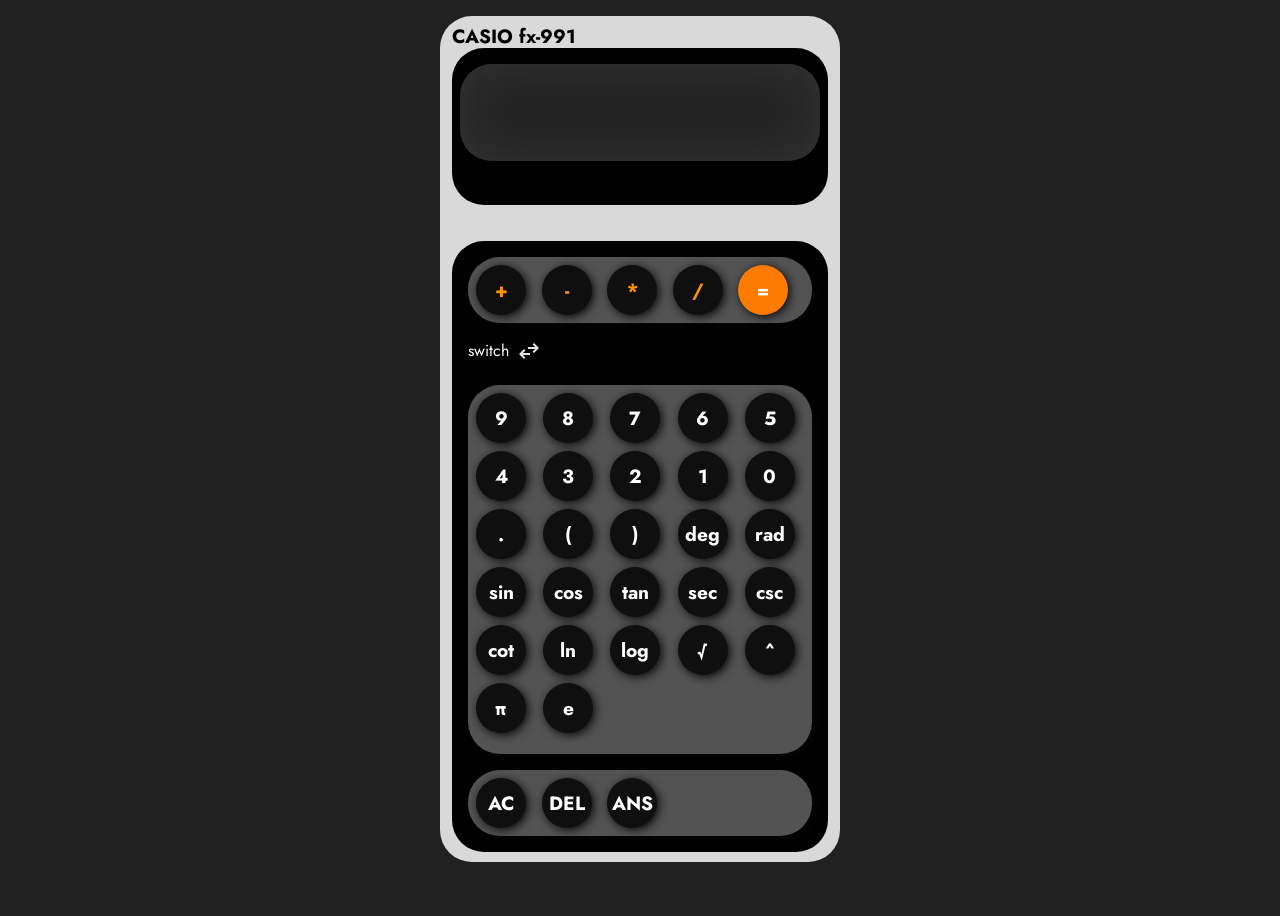
==== index.html @ 829094c3 "feat: add PI functionality" ====
<!doctype html>
<html lang="en">
  <head>
    <meta charset="UTF-8" />
    <meta name="viewport" content="width=device-width, initial-scale=1.0" />
    <link rel="stylesheet" href="./calculator.css" />
    <script type="module" src="calculator.js" defer></script>
    <title>Calculator</title>
  </head>
  <body>
    <div class="container">
      <div class="title">
        <span class="identity">CASIO</span>
        <span class="identity">fx-991</span>
      </div>
      <div class="upper">
        <input type="text" name="expression" id="expression" readonly />
        <span class="results"></span>
      </div>
      <div class="lower">
        <div class="operators">
          <button class="btn operator" data-value="+">+</button>
          <button class="btn operator" data-value="-">-</button>
          <button class="btn operator" data-value="*">*</button>
          <button class="btn operator" data-value="/">/</button>
          <button class="btn function equal-btn" data-value="=">=</button>
        </div>
        <div class="switch-btn-txt">
          <span class="switch">switch</span>
          <span class="switch"><img src="./icons/swap.svg" alt="" /></span>
        </div>
        <div class="numerics">
          <button class="btn numeric" data-value="9">9</button>
          <button class="btn numeric" data-value="8">8</button>
          <button class="btn numeric" data-value="7">7</button>
          <button class="btn numeric" data-value="6">6</button>
          <button class="btn numeric" data-value="5">5</button>
          <button class="btn numeric" data-value="4">4</button>
          <button class="btn numeric" data-value="3">3</button>
          <button class="btn numeric" data-value="2">2</button>
          <button class="btn numeric" data-value="1">1</button>
          <button class="btn numeric" data-value="0">0</button>
          <button class="btn numeric" data-value=".">.</button>
          <button class="btn numeric" data-value="(">(</button>
          <button class="btn numeric" data-value=")">)</button>
          <button
            class="btn numeric"
            data-value="deg"
            onclick="alert('This feature is coming soon!')"
          >
            deg
          </button>
          <button
            class="btn numeric"
            data-value="rad"
            onclick="alert('This feature is coming soon!')"
          >
            rad
          </button>
          <button
            class="btn numeric"
            data-value="sin"
            onclick="alert('This feature is coming soon!')"
          >
            sin
          </button>
          <button
            class="btn numeric"
            data-value="cos"
            onclick="alert('This feature is coming soon!')"
          >
            cos
          </button>
          <button
            class="btn numeric"
            data-value="tan"
            onclick="alert('This feature is coming soon!')"
          >
            tan
          </button>
          <button
            class="btn numeric"
            data-value="sec"
            onclick="alert('This feature is coming soon!')"
          >
            sec
          </button>
          <button
            class="btn numeric"
            data-value="csc"
            onclick="alert('This feature is coming soon!')"
          >
            csc
          </button>
          <button
            class="btn numeric"
            data-value="cot"
            onclick="alert('This feature is coming soon!')"
          >
            cot
          </button>
          <button
            class="btn numeric"
            data-value="ln"
            onclick="alert('This feature is coming soon!')"
          >
            ln
          </button>
          <button
            class="btn numeric"
            data-value="log"
            onclick="alert('This feature is coming soon!')"
          >
            log
          </button>
          <button
            class="btn numeric"
            data-value="sqrt"
            onclick="alert('This feature is coming soon!')"
          >
            √
          </button>
          <button
            class="btn numeric"
            data-value="^"
            onclick="alert('This feature is coming soon!')"
          >
            ^
          </button>
          <button
            class="btn numeric pi"
            data-value="pi"
          >
            π
          </button>
          <button
            class="btn numeric"
            data-value="e"
            onclick="alert('This feature is coming soon!')"
          >
            e
          </button>
        </div>
        <div class="functions">
          <button class="btn clear-function" data-value="c">AC</button>
          <button
            class="btn delete-function"
            data-value="D"
          >
            DEL
          </button>
          <button class="btn answer-function" data-value="a">ANS</button>
        </div>
      </div>
    </div>
  </body>
</html>
---- calculator.css ----
@import url("https://fonts.googleapis.com/css2?family=Jost:ital,wght@0,100..900;1,100..900&family=Poppins:ital,wght@0,100;0,200;0,300;0,400;0,500;0,600;0,700;0,800;0,900;1,100;1,200;1,300;1,400;1,500;1,600;1,700;1,800;1,900&display=swap");

:root {
  --theme-primary: #ff7b00;
  --theme-color: #fff;
  --theme-black: #000;
  --theme-container-background-color: #e3e3e3;
}

* {
  margin: 0;
  padding: 0;
  box-sizing: border-box;
  font-family: jost, sans-serif;
}

body {
  width: 100vw;
  height: 100vh;
  background-color: #212121;
}

.container {
  position: relative;
  display: flex;
  flex-direction: column;
  align-items: center;
  justify-content: center;
  gap: 1rem;
  width: 400px;
  background-color: #dad9d9;
  margin: 1rem auto;
  height: 94vh;
  border-radius: 2rem;
}

.title {
  position: absolute;
  top: 0.4rem;
  font-size: 1.2rem;
  font-weight: bold;
  width: 94%;
}

.upper {
  margin: 2rem auto 10px;
  padding: 0.5rem;
  position: relative;
  width: 94%;
  height: 20%;
  border-radius: inherit;
  background-color: var(--theme-black);
  color: var(--theme-color);
}

#expression {
  padding: 0.5rem 1rem 15%;
  width: 100%;
  background-color: #232323;
  color: var(--theme-color);
  box-shadow: inset 0px 0px 50px 0px #363636;
  font-size: 1.5rem;
  border-radius: inherit;
  outline: none;
  border: none;
  margin: 0.5rem auto;
}

.results {
  position: absolute;
  bottom: 1rem;
  right: 1rem;
}

.switch-btn-txt {
  color: var(--theme-color);
  display: inline-flex;
  gap: 0.5rem;
  cursor: pointer;
}

.lower {
  display: flex;
  flex-direction: column;
  gap: 1rem;
  margin: 10px auto;
  padding: 1rem;
  width: 94%;
  height: 78%;
  border-radius: inherit;
  background-color: var(--theme-black);
}

.btn {
  display: flex;
  align-items: center;
  justify-content: center;
  background-color: #0f0f0f;
  box-shadow: 2px 2px 10px 0px #080808;
  color: var(--theme-color);
  width: 50px;
  height: 50px;
  font-size: 1.2rem;
  font-weight: bold;
  border: none;
  cursor: pointer;
  border-radius: 50%;
}

.equal-btn {
  background-color: var(--theme-primary);
}

.btn:hover {
  background-color: #302f2f;
}

.btn:active {
  background-color: #141010;
}

.operators {
  flex-basis: 10%;
  display: grid;
  box-shadow: 2px 2px 10px 0px #080808;
  background-color: #535353;
  grid-template-columns: repeat(5, 1fr);
  padding: 0.5rem;
  border-radius: inherit;
}

.operator {
  color: #ff9102;
}

.numerics {
  flex-basis: 78%;
  display: grid;
  background-color: #535353;
  padding: 0.5rem;
  border-radius: inherit;
  justify-content: start;
  align-content: start;
  gap: 0.5rem;
  box-shadow: 2px 2px 10px 0px #080808;
  grid-template-columns: repeat(5, 1fr);
}

.functions {
  flex-basis: 10%;
  display: grid;
  box-shadow: 2px 2px 10px 0px #080808;
  grid-template-columns: repeat(5, 1fr);
  padding: 0.5rem;
  border-radius: inherit;
  background-color: #535353;
}
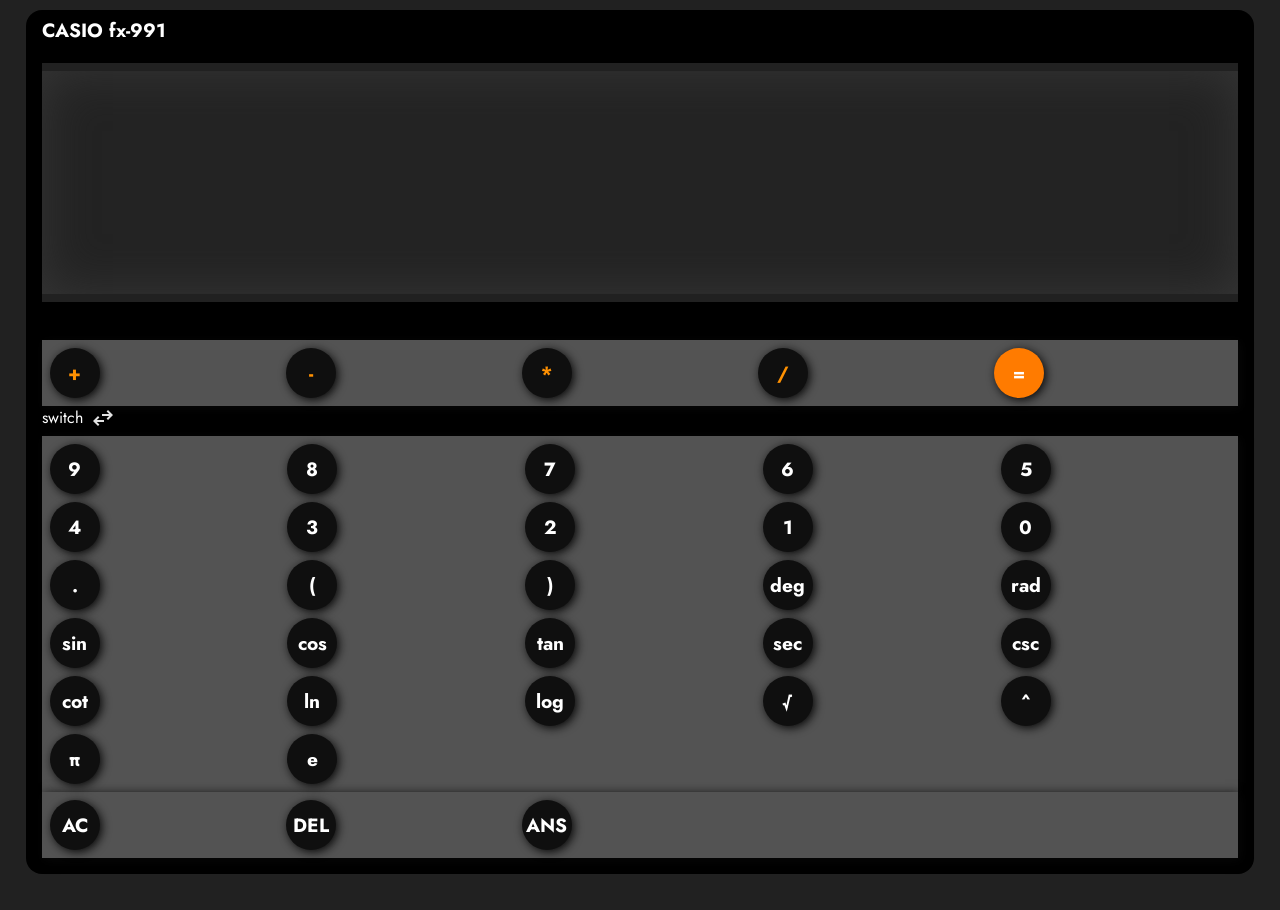
==== commit 494d10fd: "style: restructure UI" ====
--- a/index.html
+++ b/index.html
@@ -9,12 +9,12 @@
   </head>
   <body>
     <div class="container">
-      <div class="title">
+      <div class="calc-brand">
         <span class="identity">CASIO</span>
         <span class="identity">fx-991</span>
       </div>
-      <div class="upper">
-        <input type="text" name="expression" id="expression" readonly />
+      <div class="calc-upper">
+        <input type="text" name="input-expression" id="input-expression" readonly />
         <span class="results"></span>
       </div>
       <div class="lower">
@@ -46,7 +46,7 @@
           <button
             class="btn numeric"
             data-value="deg"
-            onclick="alert('This feature is coming soon!')"
+            
           >
             deg
           </button>
@@ -127,12 +127,7 @@
           >
             ^
           </button>
-          <button
-            class="btn numeric pi"
-            data-value="pi"
-          >
-            π
-          </button>
+          <button class="btn numeric pi" data-value="pi">π</button>
           <button
             class="btn numeric"
             data-value="e"
@@ -143,12 +138,7 @@
         </div>
         <div class="functions">
           <button class="btn clear-function" data-value="c">AC</button>
-          <button
-            class="btn delete-function"
-            data-value="D"
-          >
-            DEL
-          </button>
+          <button class="btn delete-function" data-value="D">DEL</button>
           <button class="btn answer-function" data-value="a">ANS</button>
         </div>
       </div>
--- a/calculator.css
+++ b/calculator.css
@@ -3,7 +3,7 @@
 :root {
   --theme-primary: #ff7b00;
   --theme-color: #fff;
-  --theme-black: #000;
+  --theme-black: #212121;
   --theme-container-background-color: #e3e3e3;
 }
 
@@ -17,43 +17,47 @@
 body {
   width: 100vw;
   height: 100vh;
-  background-color: #212121;
+  background-color: rgb(33, 33, 33);
+  overflow: hidden;
 }
 
+/* desktop view */
 .container {
+  margin: 0.6rem auto;
+  background-color: #000;
+  width: 96%;
+  height: 96%;
+  border-radius: 1rem;
   position: relative;
   display: flex;
   flex-direction: column;
-  align-items: center;
-  justify-content: center;
-  gap: 1rem;
-  width: 400px;
-  background-color: #dad9d9;
-  margin: 1rem auto;
-  height: 94vh;
-  border-radius: 2rem;
+  padding: 1rem;
+  /* align-items: center; */
+  /* justify-content: center; */
+  /* gap: 1rem; */
 }
 
-.title {
+.calc-brand {
   position: absolute;
   top: 0.4rem;
+  color: #fff;
   font-size: 1.2rem;
   font-weight: bold;
   width: 94%;
 }
 
-.upper {
-  margin: 2rem auto 10px;
-  padding: 0.5rem;
-  position: relative;
-  width: 94%;
-  height: 20%;
-  border-radius: inherit;
+.calc-upper {
+  width: 100%;
+  margin: auto;
   background-color: var(--theme-black);
-  color: var(--theme-color);
+  /* padding: 0.5rem; */
+  /* position: relative; */
+  /* height: 20%; */
+  /* border-radius: inherit; */
+  /* color: var(--theme-color); */
 }
 
-#expression {
+#input-expression {
   padding: 0.5rem 1rem 15%;
   width: 100%;
   background-color: #232323;
@@ -79,7 +83,7 @@
   cursor: pointer;
 }
 
-.lower {
+.calc-lower {
   display: flex;
   flex-direction: column;
   gap: 1rem;
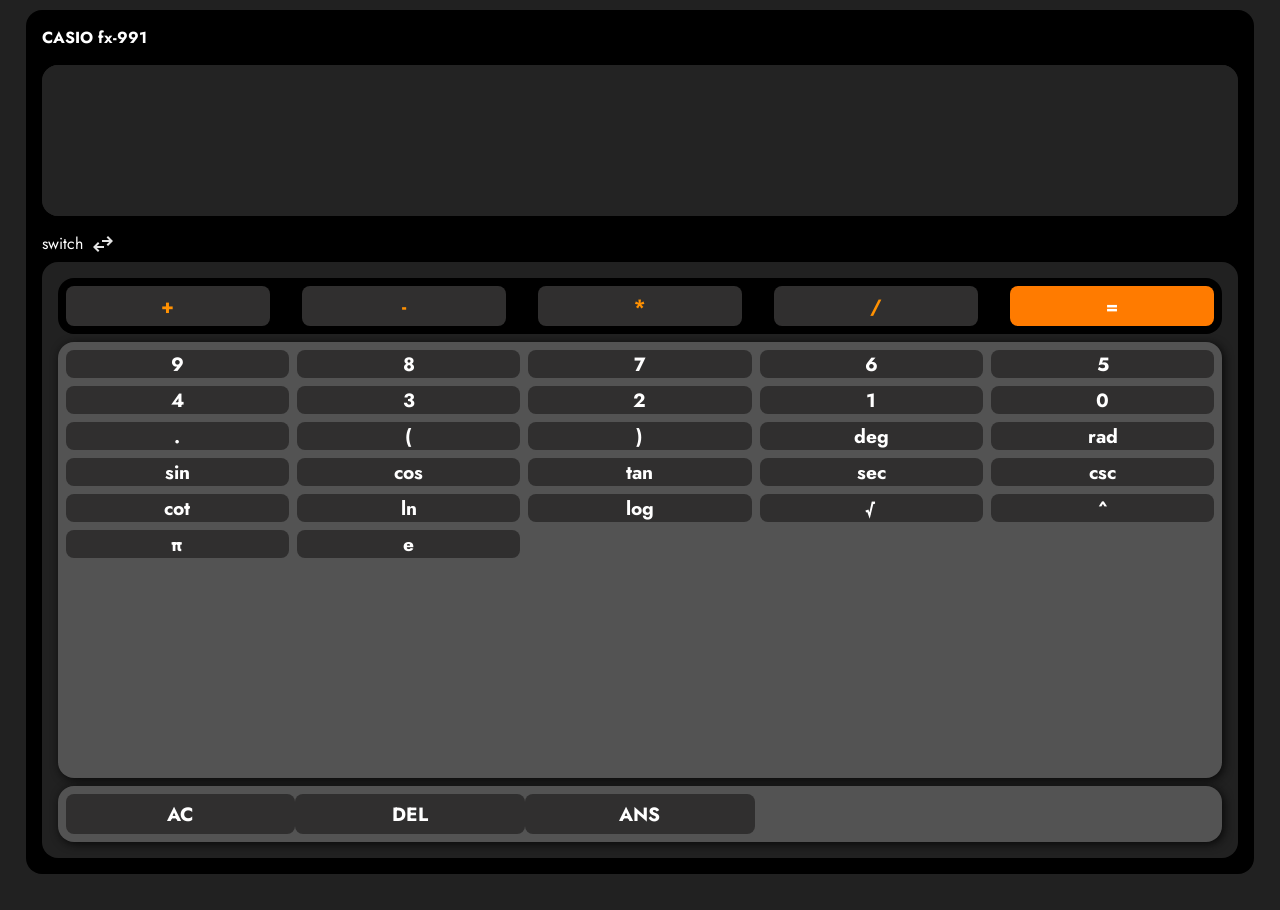
==== commit 06940ef1: "style: restructure UI" ====
--- a/index.html
+++ b/index.html
@@ -14,20 +14,25 @@
         <span class="identity">fx-991</span>
       </div>
       <div class="calc-upper">
-        <input type="text" name="input-expression" id="input-expression" readonly />
+        <input
+          type="text"
+          name="input-expression"
+          id="input-expression"
+          readonly
+        />
         <span class="results"></span>
       </div>
-      <div class="lower">
+      <div class="switch-btn">
+        <span class="switch">switch</span>
+        <span class="switch"><img src="./icons/swap.svg" alt="" /></span>
+      </div>
+      <div class="calc-lower">
         <div class="operators">
           <button class="btn operator" data-value="+">+</button>
           <button class="btn operator" data-value="-">-</button>
           <button class="btn operator" data-value="*">*</button>
           <button class="btn operator" data-value="/">/</button>
           <button class="btn function equal-btn" data-value="=">=</button>
-        </div>
-        <div class="switch-btn-txt">
-          <span class="switch">switch</span>
-          <span class="switch"><img src="./icons/swap.svg" alt="" /></span>
         </div>
         <div class="numerics">
           <button class="btn numeric" data-value="9">9</button>
@@ -43,13 +48,7 @@
           <button class="btn numeric" data-value=".">.</button>
           <button class="btn numeric" data-value="(">(</button>
           <button class="btn numeric" data-value=")">)</button>
-          <button
-            class="btn numeric"
-            data-value="deg"
-            
-          >
-            deg
-          </button>
+          <button class="btn numeric" data-value="deg">deg</button>
           <button
             class="btn numeric"
             data-value="rad"
--- a/calculator.css
+++ b/calculator.css
@@ -32,42 +32,33 @@
   display: flex;
   flex-direction: column;
   padding: 1rem;
-  /* align-items: center; */
-  /* justify-content: center; */
-  /* gap: 1rem; */
 }
 
 .calc-brand {
-  position: absolute;
-  top: 0.4rem;
-  color: #fff;
-  font-size: 1.2rem;
+  color: var(--theme-color);
   font-weight: bold;
-  width: 94%;
 }
 
 .calc-upper {
   width: 100%;
-  margin: auto;
+  margin: 1rem auto;
   background-color: var(--theme-black);
-  /* padding: 0.5rem; */
-  /* position: relative; */
-  /* height: 20%; */
-  /* border-radius: inherit; */
-  /* color: var(--theme-color); */
+  border-radius: inherit;
+  height: 20%;
+  position: relative;
+  color: var(--theme-color);
 }
 
 #input-expression {
-  padding: 0.5rem 1rem 15%;
+  padding: 0.5rem 1rem;
   width: 100%;
+  outline: none;
   background-color: #232323;
   color: var(--theme-color);
-  box-shadow: inset 0px 0px 50px 0px #363636;
+  border: none;
+  height: 100%;
   font-size: 1.5rem;
   border-radius: inherit;
-  outline: none;
-  border: none;
-  margin: 0.5rem auto;
 }
 
 .results {
@@ -76,7 +67,7 @@
   right: 1rem;
 }
 
-.switch-btn-txt {
+.switch-btn {
   color: var(--theme-color);
   display: inline-flex;
   gap: 0.5rem;
@@ -86,29 +77,37 @@
 .calc-lower {
   display: flex;
   flex-direction: column;
-  gap: 1rem;
-  margin: 10px auto;
+  gap: 0.5rem;
+  overflow: hidden;
   padding: 1rem;
-  width: 94%;
+  width: 100%;
   height: 78%;
   border-radius: inherit;
   background-color: var(--theme-black);
+}
+
+.operators {
+  display: grid;
+  background-color: #000;
+  padding: 0.5rem;
+  border-radius: inherit;
+  grid-template-columns: repeat(5, 1fr);
+  gap: 2rem;
+  flex-basis: 10%;
 }
 
 .btn {
   display: flex;
   align-items: center;
   justify-content: center;
-  background-color: #0f0f0f;
-  box-shadow: 2px 2px 10px 0px #080808;
+  background-color: #302f2f;
   color: var(--theme-color);
-  width: 50px;
-  height: 50px;
+  border-radius: 0.5rem;
   font-size: 1.2rem;
   font-weight: bold;
   border: none;
   cursor: pointer;
-  border-radius: 50%;
+  height: auto;
 }
 
 .equal-btn {
@@ -116,21 +115,11 @@
 }
 
 .btn:hover {
-  background-color: #302f2f;
+  background-color: hsl(0, 0%, 33%);
 }
 
 .btn:active {
-  background-color: #141010;
-}
-
-.operators {
-  flex-basis: 10%;
-  display: grid;
-  box-shadow: 2px 2px 10px 0px #080808;
-  background-color: #535353;
-  grid-template-columns: repeat(5, 1fr);
-  padding: 0.5rem;
-  border-radius: inherit;
+  background-color: hsl(0, 11%, 7%);
 }
 
 .operator {
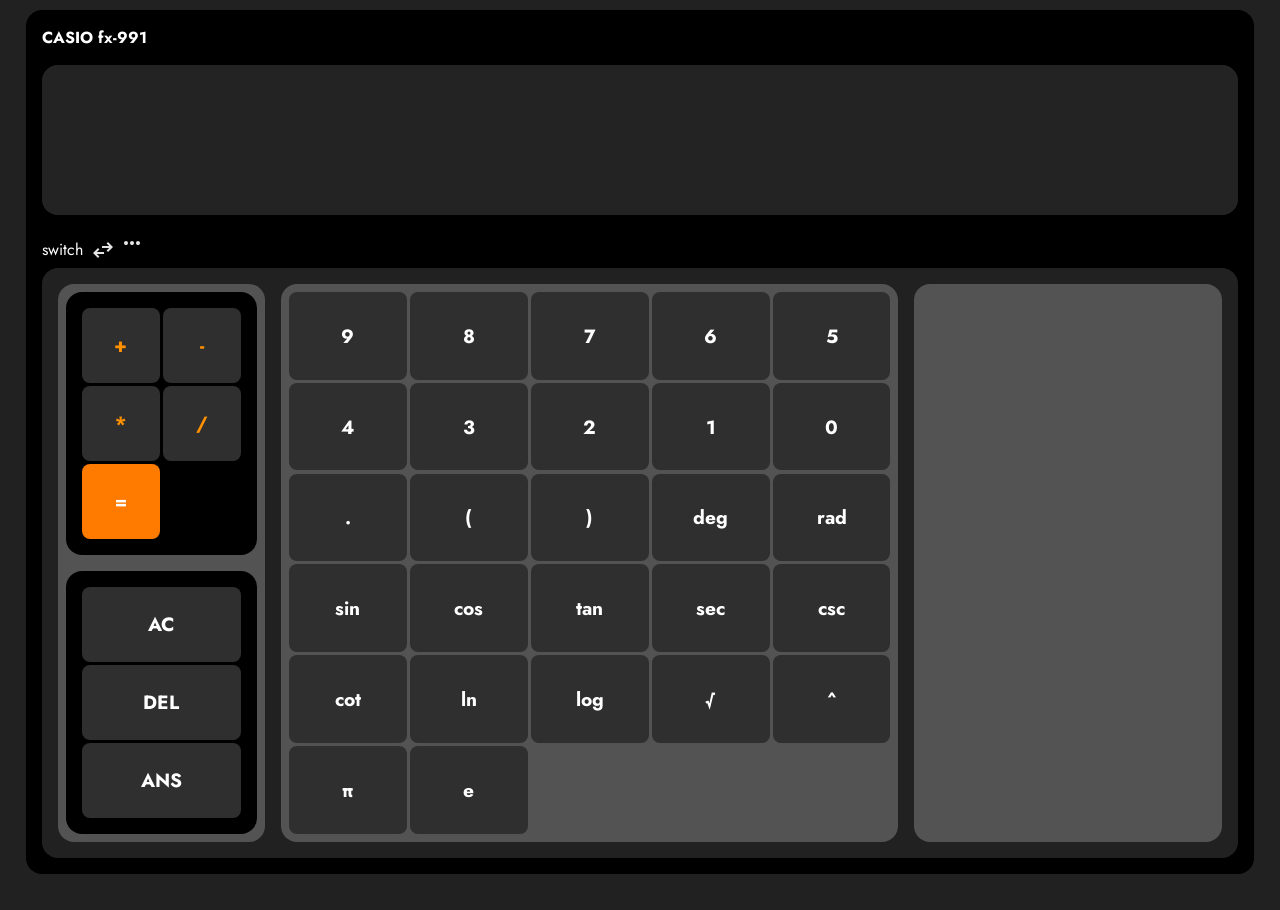
==== commit 49b18f65: "style: restructure UI" ====
--- a/index.html
+++ b/index.html
@@ -22,17 +22,27 @@
         />
         <span class="results"></span>
       </div>
-      <div class="switch-btn">
-        <span class="switch">switch</span>
-        <span class="switch"><img src="./icons/swap.svg" alt="" /></span>
+      <div class="icons">
+        <div class="switch-btn">
+          <span class="switch">switch</span>
+          <span class="switch"><img src="./icons/swap.svg" alt="switch-button" /></span>
+        </div>
+        <span class="chat-overlay"><img src="./icons/more_horiz.svg">
       </div>
       <div class="calc-lower">
-        <div class="operators">
-          <button class="btn operator" data-value="+">+</button>
-          <button class="btn operator" data-value="-">-</button>
-          <button class="btn operator" data-value="*">*</button>
-          <button class="btn operator" data-value="/">/</button>
-          <button class="btn function equal-btn" data-value="=">=</button>
+        <div class="functions">
+          <div class="operators">
+            <button class="btn operator" data-value="+">+</button>
+            <button class="btn operator" data-value="-">-</button>
+            <button class="btn operator" data-value="*">*</button>
+            <button class="btn operator" data-value="/">/</button>
+            <button class="btn function equal-btn" data-value="=">=</button>
+          </div>
+          <div class="special-operations">
+            <button class="btn clear-function" data-value="c">AC</button>
+            <button class="btn delete-function" data-value="D">DEL</button>
+            <button class="btn answer-function" data-value="a">ANS</button>
+          </div>
         </div>
         <div class="numerics">
           <button class="btn numeric" data-value="9">9</button>
@@ -135,11 +145,7 @@
             e
           </button>
         </div>
-        <div class="functions">
-          <button class="btn clear-function" data-value="c">AC</button>
-          <button class="btn delete-function" data-value="D">DEL</button>
-          <button class="btn answer-function" data-value="a">ANS</button>
-        </div>
+        <div class="chat-box"></div>
       </div>
     </div>
   </body>
--- a/calculator.css
+++ b/calculator.css
@@ -74,10 +74,15 @@
   cursor: pointer;
 }
 
+.open-overlay {
+  float: right;
+  cursor: pointer;
+}
+
 .calc-lower {
   display: flex;
-  flex-direction: column;
-  gap: 0.5rem;
+  flex-direction: row;
+  gap: 1rem;
   overflow: hidden;
   padding: 1rem;
   width: 100%;
@@ -86,14 +91,50 @@
   background-color: var(--theme-black);
 }
 
+.functions {
+  display: inherit;
+  flex-direction: column;
+  border-radius: inherit;
+  background-color: #535353;
+  flex-basis: 20%;
+  padding: 0.5rem;
+  gap: 1rem;
+}
+
 .operators {
   display: grid;
+  flex-basis: 50%;
+  grid-template-columns: repeat(2, 1fr);
   background-color: #000;
+  padding: 1rem;
+  gap: 0.2rem;
+  border-radius: inherit;
+}
+
+.special-operations {
+  flex-basis: 50%;
+  display: grid;
+  gap: 0.2rem;
+  grid-template-columns: repeat(1, 1fr);
+  background-color: #000;
+  padding: 1rem;
+  border-radius: inherit;
+}
+
+.numerics {
+  flex-basis: 60%;
+  display: grid;
+  background-color: #535353;
   padding: 0.5rem;
   border-radius: inherit;
+  gap: 0.2rem;
   grid-template-columns: repeat(5, 1fr);
-  gap: 2rem;
-  flex-basis: 10%;
+}
+
+.chat-box {
+  flex-basis: 30%;
+  background-color: #535353;
+  border-radius: inherit;
 }
 
 .btn {
@@ -110,41 +151,41 @@
   height: auto;
 }
 
-.equal-btn {
-  background-color: var(--theme-primary);
-}
-
 .btn:hover {
-  background-color: hsl(0, 0%, 33%);
+  background-color: hsl(0, 0%, 27%);
 }
 
 .btn:active {
-  background-color: hsl(0, 11%, 7%);
+  background-color: hsl(0, 0%, 49%);
+}
+
+.equal-btn {
+  background-color: var(--theme-primary);
 }
 
 .operator {
   color: #ff9102;
 }
 
-.numerics {
-  flex-basis: 78%;
-  display: grid;
-  background-color: #535353;
-  padding: 0.5rem;
-  border-radius: inherit;
-  justify-content: start;
-  align-content: start;
-  gap: 0.5rem;
-  box-shadow: 2px 2px 10px 0px #080808;
-  grid-template-columns: repeat(5, 1fr);
+@media screen and (max-width: 768px) {
+  .calc-lower {
+    flex-direction: column;
+  }
+
+  .functions {
+    flex-direction: row;
+    gap: 0.5rem;
+  }
+  .special-operations,
+  .operators {
+    grid-template-columns: repeat(2, 1fr);
+    padding: 0.5rem;
+  }
+
+  .numerics {
+    flex-basis: 80%;
+  }
+  .chat-box {
+    display: none;
+  }
 }
-
-.functions {
-  flex-basis: 10%;
-  display: grid;
-  box-shadow: 2px 2px 10px 0px #080808;
-  grid-template-columns: repeat(5, 1fr);
-  padding: 0.5rem;
-  border-radius: inherit;
-  background-color: #535353;
-}
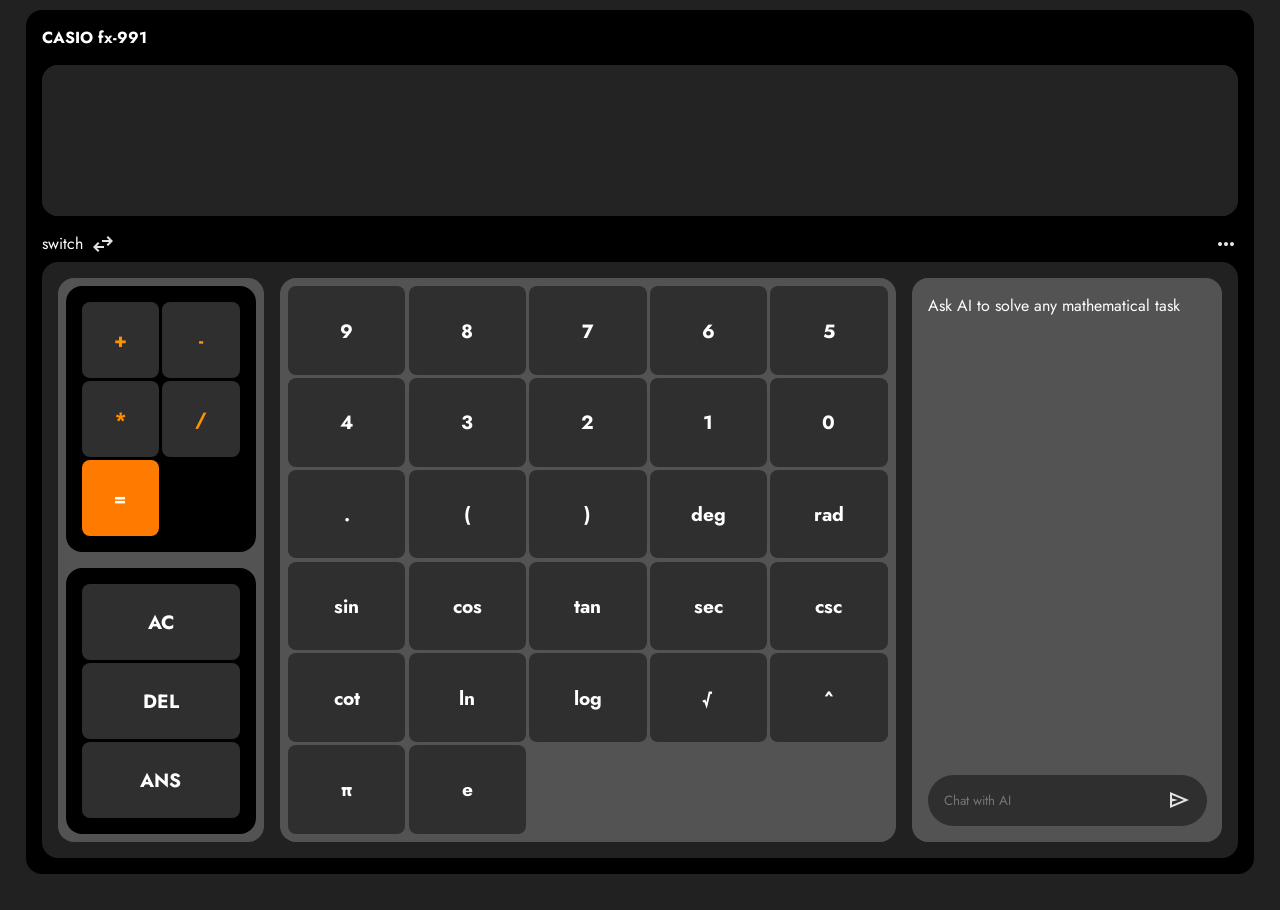
==== commit db11a513: "style: restructure UI" ====
--- a/index.html
+++ b/index.html
@@ -23,11 +23,13 @@
         <span class="results"></span>
       </div>
       <div class="icons">
-        <div class="switch-btn">
-          <span class="switch">switch</span>
-          <span class="switch"><img src="./icons/swap.svg" alt="switch-button" /></span>
-        </div>
-        <span class="chat-overlay"><img src="./icons/more_horiz.svg">
+        <span class="switch-btn">
+          <span class="switch-text">switch</span>
+          <span class="switch-icon"
+            ><img src="./icons/swap.svg" alt="switch-button"
+          /></span>
+        </span>
+        <span class="chat-overlay"><img src="./icons/more_horiz.svg" /> </span>
       </div>
       <div class="calc-lower">
         <div class="functions">
@@ -145,7 +147,14 @@
             e
           </button>
         </div>
-        <div class="chat-box"></div>
+        <div class="chat-box">
+          <p>Ask AI to solve any mathematical task</p>
+
+          <div class="input-submit">
+            <input type="text" placeholder="Chat with AI" name="text" />
+            <button type="submit" class="btn-submit"><img src="./icons/send.svg" alt=""></button>
+          </div>
+        </div>
       </div>
     </div>
   </body>
--- a/calculator.css
+++ b/calculator.css
@@ -67,16 +67,17 @@
   right: 1rem;
 }
 
+.icons {
+  color: var(--theme-color);
+  display: flex;
+  justify-content: space-between;
+  align-items: start;
+  cursor: pointer;
+}
+
 .switch-btn {
-  color: var(--theme-color);
   display: inline-flex;
   gap: 0.5rem;
-  cursor: pointer;
-}
-
-.open-overlay {
-  float: right;
-  cursor: pointer;
 }
 
 .calc-lower {
@@ -132,9 +133,12 @@
 }
 
 .chat-box {
+  position: relative;
+  padding: 1rem;
   flex-basis: 30%;
   background-color: #535353;
   border-radius: inherit;
+  color: var(--theme-color);
 }
 
 .btn {
@@ -151,6 +155,38 @@
   height: auto;
 }
 
+.input-submit input[type="text"], .btn-submit {
+  border: none;
+  outline: none;
+  padding: 1rem;
+  border-radius: 2.5rem;
+}
+
+.input-submit {
+  position: absolute;
+  bottom: 1rem;
+  width: 90%;
+}
+
+.input-submit input[type="text"] {
+  position: relative;
+  width: 100%;
+  color: #fff;
+  background-color: #302f2f;
+}
+
+.btn-submit {
+  position: absolute;
+  right: 0;
+  top: 0;
+  bottom: 0;
+  cursor: pointer;
+  display: flex;
+  align-items: center;
+  justify-content: center;
+  background-color: transparent;
+}
+
 .btn:hover {
   background-color: hsl(0, 0%, 27%);
 }
@@ -168,6 +204,9 @@
 }
 
 @media screen and (max-width: 768px) {
+  .container {
+    margin: 0.6rem auto .02rem;
+  }
   .calc-lower {
     flex-direction: column;
   }
@@ -186,6 +225,6 @@
     flex-basis: 80%;
   }
   .chat-box {
-    display: none;
-  }
-}
+    /* display: none; */
+  }
+}
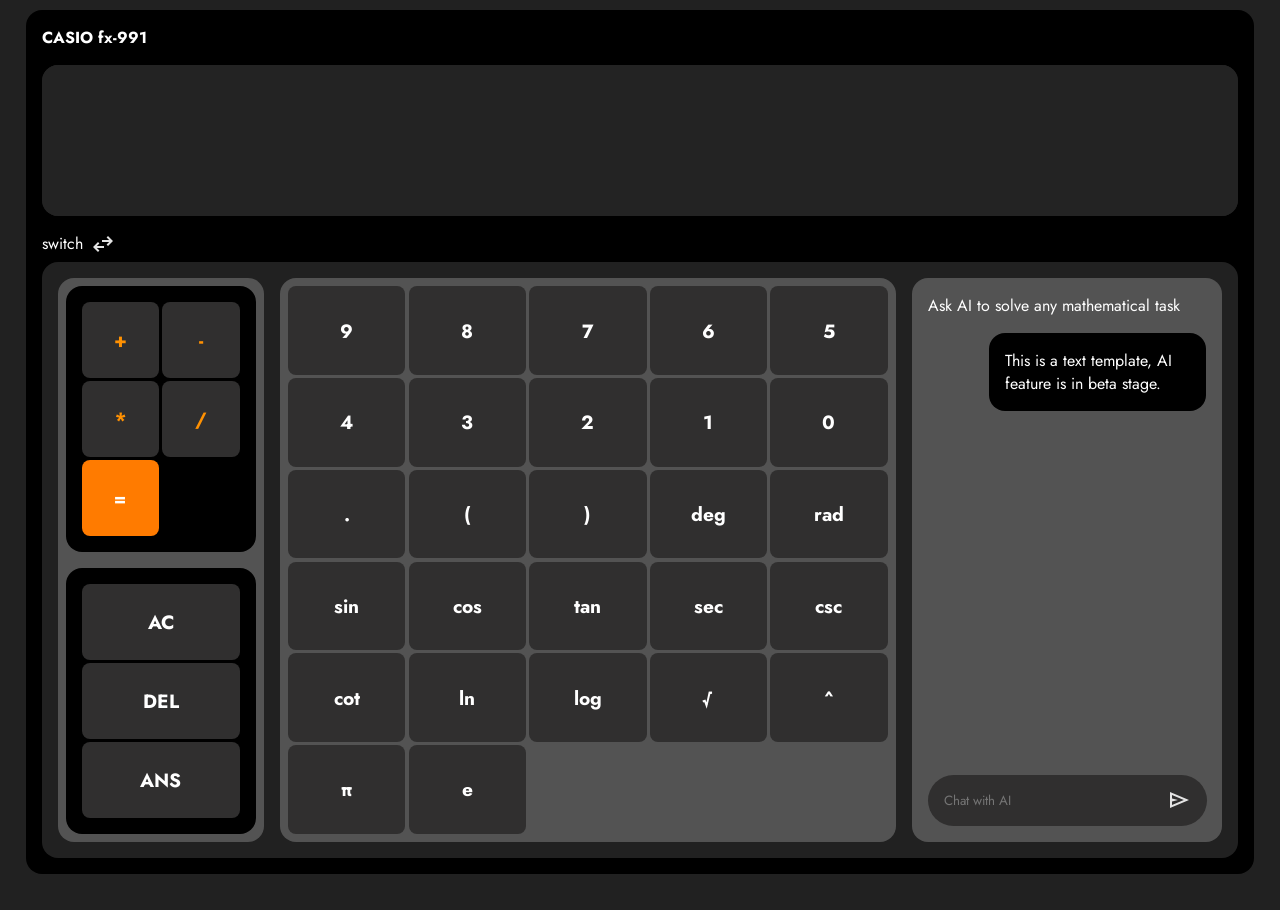
==== commit d2fad122: "feat: implement new features" ====
--- a/index.html
+++ b/index.html
@@ -64,77 +64,66 @@
           <button
             class="btn numeric"
             data-value="rad"
-            onclick="alert('This feature is coming soon!')"
           >
             rad
           </button>
           <button
             class="btn numeric"
             data-value="sin"
-            onclick="alert('This feature is coming soon!')"
           >
             sin
           </button>
           <button
             class="btn numeric"
             data-value="cos"
-            onclick="alert('This feature is coming soon!')"
           >
             cos
           </button>
           <button
             class="btn numeric"
             data-value="tan"
-            onclick="alert('This feature is coming soon!')"
           >
             tan
           </button>
           <button
             class="btn numeric"
             data-value="sec"
-            onclick="alert('This feature is coming soon!')"
           >
             sec
           </button>
           <button
             class="btn numeric"
             data-value="csc"
-            onclick="alert('This feature is coming soon!')"
           >
             csc
           </button>
           <button
             class="btn numeric"
             data-value="cot"
-            onclick="alert('This feature is coming soon!')"
           >
             cot
           </button>
           <button
             class="btn numeric"
             data-value="ln"
-            onclick="alert('This feature is coming soon!')"
           >
             ln
           </button>
           <button
             class="btn numeric"
             data-value="log"
-            onclick="alert('This feature is coming soon!')"
           >
             log
           </button>
           <button
             class="btn numeric"
             data-value="sqrt"
-            onclick="alert('This feature is coming soon!')"
           >
             √
           </button>
           <button
             class="btn numeric"
             data-value="^"
-            onclick="alert('This feature is coming soon!')"
           >
             ^
           </button>
@@ -142,17 +131,22 @@
           <button
             class="btn numeric"
             data-value="e"
-            onclick="alert('This feature is coming soon!')"
           >
             e
           </button>
         </div>
         <div class="chat-box">
           <p>Ask AI to solve any mathematical task</p>
-
+          <div class="chat-message">
+            <p id="para">
+              This is a text template, AI feature is in beta stage.
+            </p>
+          </div>
           <div class="input-submit">
-            <input type="text" placeholder="Chat with AI" name="text" />
-            <button type="submit" class="btn-submit"><img src="./icons/send.svg" alt=""></button>
+            <input type="text" placeholder="Chat with AI" name="aichat" id="aichat" />
+            <button type="submit" class="btn-submit">
+              <img src="./icons/send.svg" alt="" />
+            </button>
           </div>
         </div>
       </div>
--- a/calculator.css
+++ b/calculator.css
@@ -80,7 +80,12 @@
   gap: 0.5rem;
 }
 
+.chat-overlay {
+  display: none;
+}
+
 .calc-lower {
+  position: relative;
   display: flex;
   flex-direction: row;
   gap: 1rem;
@@ -136,9 +141,20 @@
   position: relative;
   padding: 1rem;
   flex-basis: 30%;
+  width: 100%;
   background-color: #535353;
   border-radius: inherit;
   color: var(--theme-color);
+}
+
+.chat-message {
+  position: absolute;
+  right: 0;
+  padding: 1rem;
+  margin: 1rem;
+  border-radius: inherit;
+  background-color: #000;
+  width: 70%;
 }
 
 .btn {
@@ -155,7 +171,8 @@
   height: auto;
 }
 
-.input-submit input[type="text"], .btn-submit {
+.input-submit input[type="text"],
+.btn-submit {
   border: none;
   outline: none;
   padding: 1rem;
@@ -205,7 +222,7 @@
 
 @media screen and (max-width: 768px) {
   .container {
-    margin: 0.6rem auto .02rem;
+    margin: 0.6rem auto 0.02rem;
   }
   .calc-lower {
     flex-direction: column;
@@ -224,7 +241,21 @@
   .numerics {
     flex-basis: 80%;
   }
+  .chat-overlay {
+    display: block;
+  }
   .chat-box {
-    /* display: none; */
-  }
-}
+    position: absolute;
+    top: 0%;
+    left: 0;
+    display: none;
+    margin: 0 auto;
+    height: 100%;
+  }
+
+  .chat-message p {
+    max-width: 100%;
+    overflow-wrap: anywhere;
+    word-break: break-word;
+  }
+}
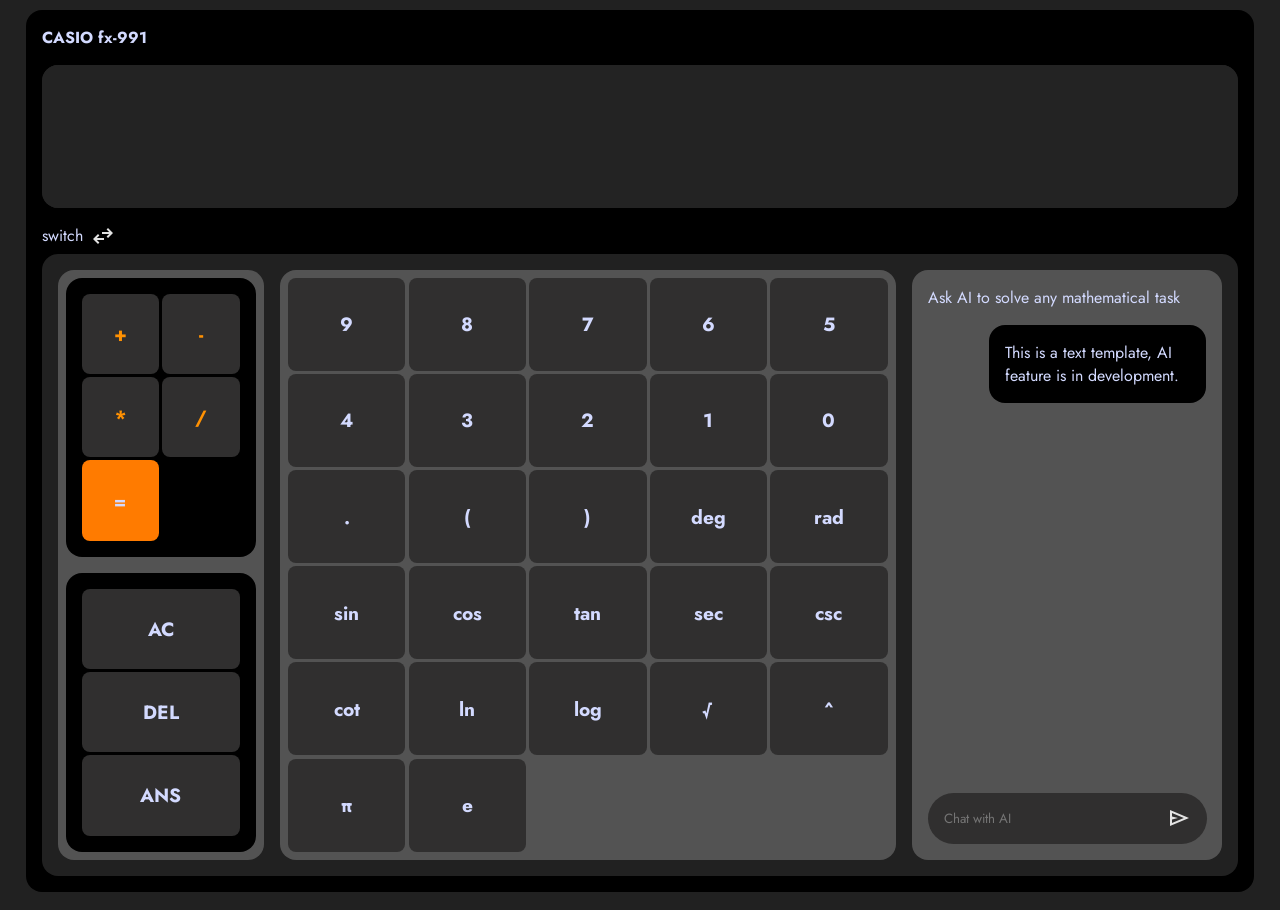
==== commit 91670796: "style: add bottom margin to enhance responsiveness" ====
--- a/index.html
+++ b/index.html
@@ -29,7 +29,7 @@
             ><img src="./icons/swap.svg" alt="switch-button"
           /></span>
         </span>
-        <span class="chat-overlay"><img src="./icons/more_horiz.svg" /> </span>
+        <span class="chat-overlay"><img src="./icons/more_horiz.svg" /></span>
       </div>
       <div class="calc-lower">
         <div class="functions">
@@ -61,91 +61,36 @@
           <button class="btn numeric" data-value="(">(</button>
           <button class="btn numeric" data-value=")">)</button>
           <button class="btn numeric" data-value="deg">deg</button>
-          <button
-            class="btn numeric"
-            data-value="rad"
-          >
-            rad
-          </button>
-          <button
-            class="btn numeric"
-            data-value="sin"
-          >
-            sin
-          </button>
-          <button
-            class="btn numeric"
-            data-value="cos"
-          >
-            cos
-          </button>
-          <button
-            class="btn numeric"
-            data-value="tan"
-          >
-            tan
-          </button>
-          <button
-            class="btn numeric"
-            data-value="sec"
-          >
-            sec
-          </button>
-          <button
-            class="btn numeric"
-            data-value="csc"
-          >
-            csc
-          </button>
-          <button
-            class="btn numeric"
-            data-value="cot"
-          >
-            cot
-          </button>
-          <button
-            class="btn numeric"
-            data-value="ln"
-          >
-            ln
-          </button>
-          <button
-            class="btn numeric"
-            data-value="log"
-          >
-            log
-          </button>
-          <button
-            class="btn numeric"
-            data-value="sqrt"
-          >
-            √
-          </button>
-          <button
-            class="btn numeric"
-            data-value="^"
-          >
-            ^
-          </button>
+          <button class="btn numeric" data-value="rad">rad</button>
+          <button class="btn numeric" data-value="sin">sin</button>
+          <button class="btn numeric" data-value="cos">cos</button>
+          <button class="btn numeric" data-value="tan">tan</button>
+          <button class="btn numeric" data-value="sec">sec</button>
+          <button class="btn numeric" data-value="csc">csc</button>
+          <button class="btn numeric" data-value="cot">cot</button>
+          <button class="btn numeric" data-value="ln">ln</button>
+          <button class="btn numeric" data-value="log">log</button>
+          <button class="btn numeric" data-value="sqrt">√</button>
+          <button class="btn numeric" data-value="^">^</button>
           <button class="btn numeric pi" data-value="pi">π</button>
-          <button
-            class="btn numeric"
-            data-value="e"
-          >
-            e
-          </button>
+          <button class="btn numeric" data-value="e">e</button>
         </div>
         <div class="chat-box">
           <p>Ask AI to solve any mathematical task</p>
           <div class="chat-message">
             <p id="para">
-              This is a text template, AI feature is in beta stage.
+              This is a text template, AI feature is in development.
             </p>
           </div>
           <div class="input-submit">
-            <input type="text" placeholder="Chat with AI" name="aichat" id="aichat" />
+            <input
+              type="text"
+              placeholder="Chat with AI"
+              name="aichat"
+              id="aichat"
+            />
             <button type="submit" class="btn-submit">
-              <img src="./icons/send.svg" alt="" />
+              <img src="./icons/send.svg" alt="submit AI chat button" />
             </button>
           </div>
         </div>
--- a/calculator.css
+++ b/calculator.css
@@ -2,9 +2,9 @@
 
 :root {
   --theme-primary: #ff7b00;
-  --theme-color: #fff;
-  --theme-black: #212121;
-  --theme-container-background-color: #e3e3e3;
+  --theme-textColor: #d3daff;
+  --theme-grey: #212121;
+  --theme-black: #000;
 }
 
 * {
@@ -24,9 +24,9 @@
 /* desktop view */
 .container {
   margin: 0.6rem auto;
-  background-color: #000;
+  background-color: var(--theme-black);
   width: 96%;
-  height: 96%;
+  height: 98%;
   border-radius: 1rem;
   position: relative;
   display: flex;
@@ -35,18 +35,18 @@
 }
 
 .calc-brand {
-  color: var(--theme-color);
+  color: var(--theme-textColor);
   font-weight: bold;
 }
 
 .calc-upper {
   width: 100%;
   margin: 1rem auto;
-  background-color: var(--theme-black);
-  border-radius: inherit;
-  height: 20%;
-  position: relative;
-  color: var(--theme-color);
+  background-color: var(--theme-grey);
+  border-radius: inherit;
+  height: 18%;
+  position: relative;
+  color: var(--theme-textColor);
 }
 
 #input-expression {
@@ -54,13 +54,26 @@
   width: 100%;
   outline: none;
   background-color: #232323;
-  color: var(--theme-color);
+  color: var(--theme-textColor);
   border: none;
   height: 100%;
   font-size: 1.5rem;
   border-radius: inherit;
 }
 
+#angle_Mode {
+  position: absolute;
+  color: var(--theme-textColor);
+  font-size: 0.6rem;
+  background-color: #000;
+  padding: 0.2rem 0.4rem;
+  border-radius: 0.4rem;
+  top: 0.2rem;
+  right: 0.6rem;
+  font-weight: bold;
+  text-transform: uppercase;
+}
+
 .results {
   position: absolute;
   bottom: 1rem;
@@ -68,20 +81,21 @@
 }
 
 .icons {
-  color: var(--theme-color);
   display: flex;
   justify-content: space-between;
-  align-items: start;
-  cursor: pointer;
+  align-items: center;
 }
 
 .switch-btn {
   display: inline-flex;
   gap: 0.5rem;
+  color: var(--theme-textColor);
+  cursor: pointer;
 }
 
 .chat-overlay {
   display: none;
+  cursor: pointer;
 }
 
 .calc-lower {
@@ -94,7 +108,37 @@
   width: 100%;
   height: 78%;
   border-radius: inherit;
-  background-color: var(--theme-black);
+  background-color: var(--theme-grey);
+}
+
+.btn {
+  display: flex;
+  align-items: center;
+  justify-content: center;
+  background-color: #302f2f;
+  color: var(--theme-textColor);
+  border-radius: 0.5rem;
+  font-size: 1.2rem;
+  font-weight: bold;
+  border: none;
+  cursor: pointer;
+  height: auto;
+}
+
+.btn:hover {
+  background-color: hsl(0, 0%, 27%);
+}
+
+.btn:active {
+  background-color: hsl(0, 0%, 49%);
+}
+
+.equal-btn {
+  background-color: var(--theme-primary);
+}
+
+.operator {
+  color: #ff9102;
 }
 
 .functions {
@@ -107,7 +151,8 @@
   gap: 1rem;
 }
 
-.operators {
+.operators,
+.special-operations {
   display: grid;
   flex-basis: 50%;
   grid-template-columns: repeat(2, 1fr);
@@ -118,13 +163,7 @@
 }
 
 .special-operations {
-  flex-basis: 50%;
-  display: grid;
-  gap: 0.2rem;
   grid-template-columns: repeat(1, 1fr);
-  background-color: #000;
-  padding: 1rem;
-  border-radius: inherit;
 }
 
 .numerics {
@@ -144,7 +183,7 @@
   width: 100%;
   background-color: #535353;
   border-radius: inherit;
-  color: var(--theme-color);
+  color: var(--theme-textColor);
 }
 
 .chat-message {
@@ -155,20 +194,6 @@
   border-radius: inherit;
   background-color: #000;
   width: 70%;
-}
-
-.btn {
-  display: flex;
-  align-items: center;
-  justify-content: center;
-  background-color: #302f2f;
-  color: var(--theme-color);
-  border-radius: 0.5rem;
-  font-size: 1.2rem;
-  font-weight: bold;
-  border: none;
-  cursor: pointer;
-  height: auto;
 }
 
 .input-submit input[type="text"],
@@ -204,25 +229,9 @@
   background-color: transparent;
 }
 
-.btn:hover {
-  background-color: hsl(0, 0%, 27%);
-}
-
-.btn:active {
-  background-color: hsl(0, 0%, 49%);
-}
-
-.equal-btn {
-  background-color: var(--theme-primary);
-}
-
-.operator {
-  color: #ff9102;
-}
-
 @media screen and (max-width: 768px) {
   .container {
-    margin: 0.6rem auto 0.02rem;
+    height: 94%;
   }
   .calc-lower {
     flex-direction: column;
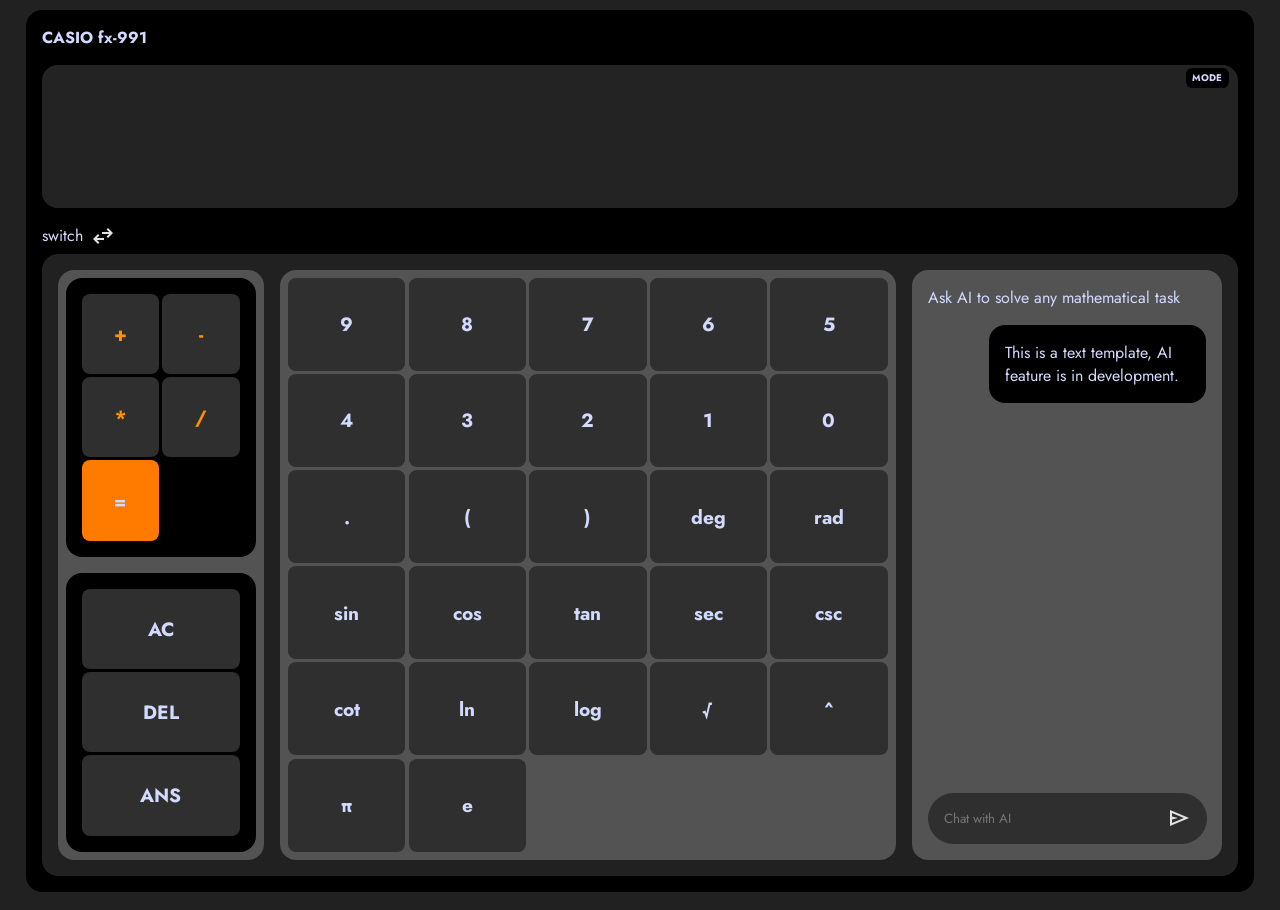
==== commit cacc4f0a: "style: add mode indicator on screen" ====
--- a/index.html
+++ b/index.html
@@ -14,6 +14,7 @@
         <span class="identity">fx-991</span>
       </div>
       <div class="calc-upper">
+        <span id="angle_Mode">Mode</span>
         <input
           type="text"
           name="input-expression"
--- a/calculator.css
+++ b/calculator.css
@@ -231,7 +231,7 @@
 
 @media screen and (max-width: 768px) {
   .container {
-    height: 94%;
+    height: 92%;
   }
   .calc-lower {
     flex-direction: column;
@@ -254,10 +254,15 @@
     display: block;
   }
   .chat-box {
+    transition: all 0.3s ease-in-out;
     position: absolute;
     top: 0%;
     left: 0;
-    display: none;
+    transition:
+      opacity 0.3s ease,
+      visibility 0s linear 0.3s;
+    opacity: 0;
+    visibility: hidden;
     margin: 0 auto;
     height: 100%;
   }
